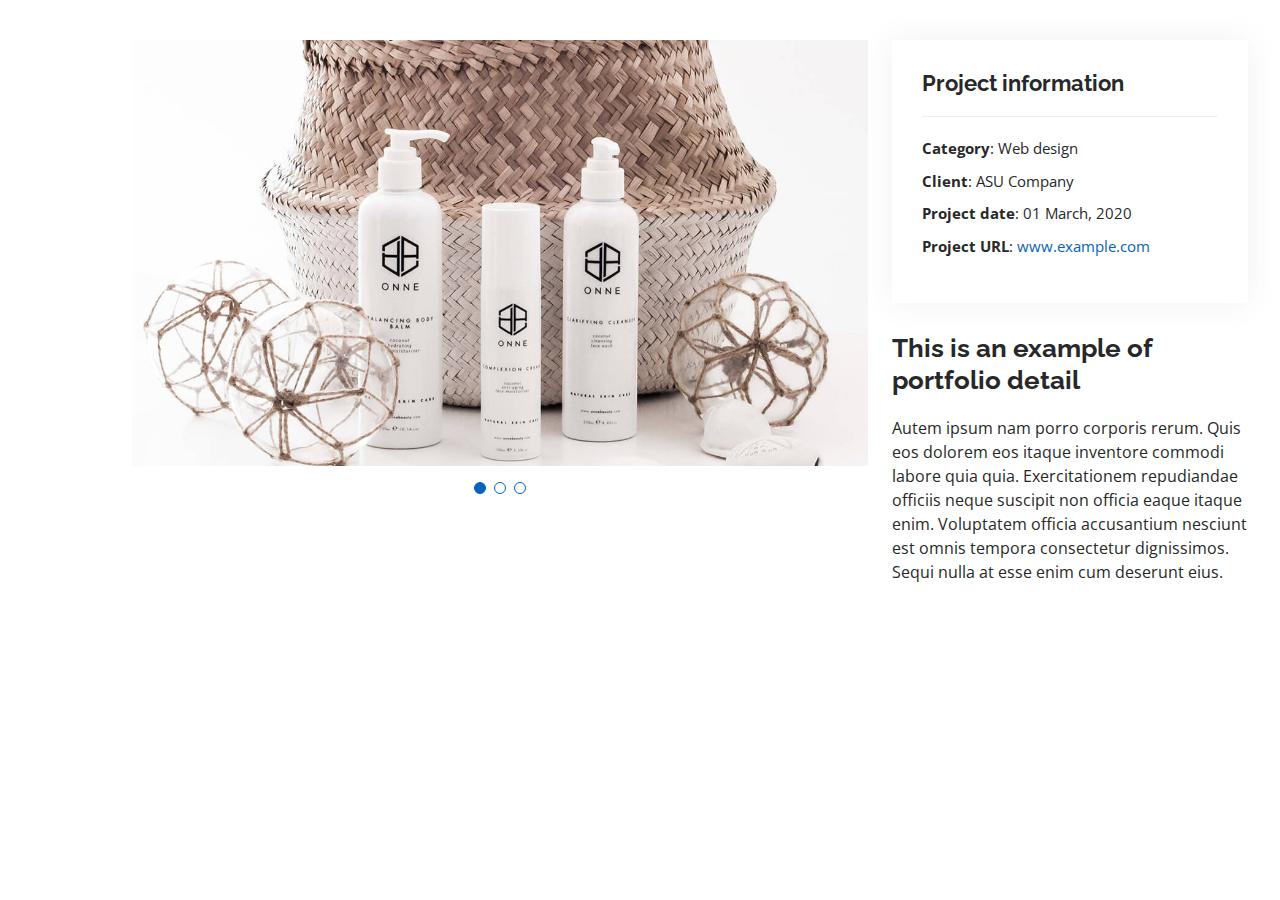
==== MyResume/portfolio-details.html @ 65cec0de "first" ====
<!DOCTYPE html>
<html lang="en">

<head>
  <meta charset="utf-8">
  <meta content="width=device-width, initial-scale=1.0" name="viewport">

  <title>Portfolio Details - Personal Bootstrap Template</title>
  <meta content="" name="description">
  <meta content="" name="keywords">

  <!-- Favicons -->
  <link href="assets/img/favicon.png" rel="icon">
  <link href="assets/img/apple-touch-icon.png" rel="apple-touch-icon">

  <!-- Google Fonts -->
  <link href="https://fonts.googleapis.com/css?family=Open+Sans:300,300i,400,400i,600,600i,700,700i|Raleway:300,300i,400,400i,500,500i,600,600i,700,700i|Poppins:300,300i,400,400i,500,500i,600,600i,700,700i" rel="stylesheet">

  <!-- Vendor CSS Files -->
  <link href="assets/vendor/aos/aos.css" rel="stylesheet">
  <link href="assets/vendor/bootstrap/css/bootstrap.min.css" rel="stylesheet">
  <link href="assets/vendor/bootstrap-icons/bootstrap-icons.css" rel="stylesheet">
  <link href="assets/vendor/boxicons/css/boxicons.min.css" rel="stylesheet">
  <link href="assets/vendor/glightbox/css/glightbox.min.css" rel="stylesheet">
  <link href="assets/vendor/swiper/swiper-bundle.min.css" rel="stylesheet">

  <!-- Template Main CSS File -->
  <link href="assets/css/style.css" rel="stylesheet">

  <!-- =======================================================
  * Template Name: MyResume - v4.0.1
  * Template URL: https://bootstrapmade.com/free-html-bootstrap-template-my-resume/
  * Author: BootstrapMade.com
  * License: https://bootstrapmade.com/license/
  ======================================================== -->
</head>

<body>

  <main id="main">

    <!-- ======= Portfolio Details Section ======= -->
    <section id="portfolio-details" class="portfolio-details">
      <div class="container">

        <div class="row gy-4">

          <div class="col-lg-8">
            <div class="portfolio-details-slider swiper-container">
              <div class="swiper-wrapper align-items-center">

                <div class="swiper-slide">
                  <img src="assets/img/portfolio/portfolio-details-1.jpg" alt="">
                </div>

                <div class="swiper-slide">
                  <img src="assets/img/portfolio/portfolio-details-2.jpg" alt="">
                </div>

                <div class="swiper-slide">
                  <img src="assets/img/portfolio/portfolio-details-3.jpg" alt="">
                </div>

              </div>
              <div class="swiper-pagination"></div>
            </div>
          </div>

          <div class="col-lg-4">
            <div class="portfolio-info">
              <h3>Project information</h3>
              <ul>
                <li><strong>Category</strong>: Web design</li>
                <li><strong>Client</strong>: ASU Company</li>
                <li><strong>Project date</strong>: 01 March, 2020</li>
                <li><strong>Project URL</strong>: <a href="#">www.example.com</a></li>
              </ul>
            </div>
            <div class="portfolio-description">
              <h2>This is an example of portfolio detail</h2>
              <p>
                Autem ipsum nam porro corporis rerum. Quis eos dolorem eos itaque inventore commodi labore quia quia. Exercitationem repudiandae officiis neque suscipit non officia eaque itaque enim. Voluptatem officia accusantium nesciunt est omnis tempora consectetur dignissimos. Sequi nulla at esse enim cum deserunt eius.
              </p>
            </div>
          </div>

        </div>

      </div>
    </section><!-- End Portfolio Details Section -->

  </main><!-- End #main -->

  <div id="preloader"></div>
  <a href="#" class="back-to-top d-flex align-items-center justify-content-center"><i class="bi bi-arrow-up-short"></i></a>

  <!-- Vendor JS Files -->
  <script src="assets/vendor/aos/aos.js"></script>
  <script src="assets/vendor/bootstrap/js/bootstrap.bundle.min.js"></script>
  <script src="assets/vendor/glightbox/js/glightbox.min.js"></script>
  <script src="assets/vendor/isotope-layout/isotope.pkgd.min.js"></script>
  <script src="assets/vendor/php-email-form/validate.js"></script>
  <script src="assets/vendor/purecounter/purecounter.js"></script>
  <script src="assets/vendor/swiper/swiper-bundle.min.js"></script>
  <script src="assets/vendor/typed.js/typed.min.js"></script>
  <script src="assets/vendor/waypoints/noframework.waypoints.js"></script>

  <!-- Template Main JS File -->
  <script src="assets/js/main.js"></script>

</body>

</html>
---- MyResume/assets/css/style.css ----
/**
* Template Name: MyResume - v4.0.1
* Template URL: https://bootstrapmade.com/free-html-bootstrap-template-my-resume/
* Author: BootstrapMade.com
* License: https://bootstrapmade.com/license/
*/

/*--------------------------------------------------------------
# General
--------------------------------------------------------------*/
body {
  font-family: "Open Sans", sans-serif;
  color: #272829;
}

a {
  color: #0563bb;
  text-decoration: none;
}

a:hover {
  color: #067ded;
  text-decoration: none;
}

h1, h2, h3, h4, h5, h6 {
  font-family: "Raleway", sans-serif;
}

/*--------------------------------------------------------------
# Back to top button
--------------------------------------------------------------*/
.back-to-top {
  position: fixed;
  visibility: hidden;
  opacity: 0;
  right: 15px;
  bottom: 15px;
  z-index: 996;
  background: #0563bb;
  width: 40px;
  height: 40px;
  border-radius: 50px;
  transition: all 0.4s;
}

.back-to-top i {
  font-size: 28px;
  color: #fff;
  line-height: 0;
}

.back-to-top:hover {
  background: #0678e3;
  color: #fff;
}

.back-to-top.active {
  visibility: visible;
  opacity: 1;
}

/*--------------------------------------------------------------
# Preloader
--------------------------------------------------------------*/
#preloader {
  position: fixed;
  top: 0;
  left: 0;
  right: 0;
  bottom: 0;
  z-index: 9999;
  overflow: hidden;
  background: #fff;
}

#preloader:before {
  content: "";
  position: fixed;
  top: calc(50% - 30px);
  left: calc(50% - 30px);
  border: 6px solid #0563bb;
  border-top-color: #fff;
  border-bottom-color: #fff;
  border-radius: 50%;
  width: 60px;
  height: 60px;
  -webkit-animation: animate-preloader 1s linear infinite;
  animation: animate-preloader 1s linear infinite;
}

@-webkit-keyframes animate-preloader {
  0% {
    transform: rotate(0deg);
  }
  100% {
    transform: rotate(360deg);
  }
}

@keyframes animate-preloader {
  0% {
    transform: rotate(0deg);
  }
  100% {
    transform: rotate(360deg);
  }
}

/*--------------------------------------------------------------
# Disable aos animation delay on mobile devices
--------------------------------------------------------------*/
@media screen and (max-width: 768px) {
  [data-aos-delay] {
    transition-delay: 0 !important;
  }
}

/*--------------------------------------------------------------
# Header
--------------------------------------------------------------*/
#header {
  position: fixed;
  top: 0;
  left: 0;
  bottom: 0;
  z-index: 9997;
  transition: all 0.5s;
  padding: 15px;
  overflow-y: auto;
}

@media (max-width: 992px) {
  #header {
    width: 300px;
    background: #fff;
    border-right: 1px solid #e6e9ec;
    left: -300px;
  }
}

@media (min-width: 992px) {
  #main {
    margin-left: 100px;
  }
}

/*--------------------------------------------------------------
# Navigation Menu
--------------------------------------------------------------*/
/**
* Desktop Navigation 
*/
.nav-menu {
  padding: 0;
  display: block;
}

.nav-menu * {
  margin: 0;
  padding: 0;
  list-style: none;
}

.nav-menu > ul > li {
  position: relative;
  white-space: nowrap;
}

.nav-menu a {
  display: flex;
  align-items: center;
  color: #45505b;
  padding: 10px 18px;
  margin-bottom: 8px;
  transition: 0.3s;
  font-size: 15px;
  border-radius: 50px;
  background: #f2f3f5;
  height: 56px;
  width: 100%;
  overflow: hidden;
  transition: 0.3s;
}

.nav-menu a i {
  font-size: 20px;
}

.nav-menu a span {
  padding: 0 5px 0 7px;
  color: #45505b;
}

@media (min-width: 992px) {
  .nav-menu a {
    width: 56px;
  }
  .nav-menu a span {
    display: none;
    color: #fff;
  }
}

.nav-menu a:hover, .nav-menu .active, .nav-menu li:hover > a {
  color: #fff;
  background: #0563bb;
}

.nav-menu a:hover span, .nav-menu .active span, .nav-menu li:hover > a span {
  color: #fff;
}

.nav-menu a:hover, .nav-menu li:hover > a {
  width: 100%;
  color: #fff;
}

.nav-menu a:hover span, .nav-menu li:hover > a span {
  display: block;
}

/**
* Mobile Navigation 
*/
.mobile-nav-toggle {
  position: fixed;
  right: 10px;
  top: 10px;
  z-index: 9998;
  border: 0;
  background: none;
  font-size: 28px;
  transition: all 0.4s;
  outline: none !important;
  line-height: 0;
  cursor: pointer;
  border-radius: 50px;
  padding: 5px;
}

.mobile-nav-toggle i {
  color: #45505b;
}

.mobile-nav-active {
  overflow: hidden;
}

.mobile-nav-active #header {
  left: 0;
}

.mobile-nav-active .mobile-nav-toggle {
  color: #fff;
  background-color: #0563bb;
}

/*--------------------------------------------------------------
# Hero Section
--------------------------------------------------------------*/
#hero {
  width: 100%;
  height: 100vh;
  background: url("../img/hero-bg.jpg") top right no-repeat;
  background-size: cover;
  position: relative;
}

@media (min-width: 992px) {
  #hero {
    padding-left: 160px;
  }
}

#hero:before {
  content: "";
  background: rgba(255, 255, 255, 0.8);
  position: absolute;
  bottom: 0;
  top: 0;
  left: 0;
  right: 0;
}

#hero h1 {
  margin: 0;
  font-size: 64px;
  font-weight: 700;
  line-height: 56px;
  color: #45505b;
}

#hero p {
  color: #45505b;
  margin: 15px 0 0 0;
  font-size: 26px;
  font-family: "Poppins", sans-serif;
}

#hero p span {
  color: #0563bb;
  letter-spacing: 1px;
}

#hero .social-links {
  margin-top: 30px;
}

#hero .social-links a {
  font-size: 24px;
  display: inline-block;
  color: #45505b;
  line-height: 1;
  margin-right: 20px;
  transition: 0.3s;
}

#hero .social-links a:hover {
  color: #0563bb;
}

@media (max-width: 992px) {
  #hero {
    text-align: center;
  }
  #hero h1 {
    font-size: 32px;
    line-height: 36px;
  }
  #hero p {
    margin-top: 10px;
    font-size: 20px;
    line-height: 24px;
  }
}

/*--------------------------------------------------------------
# Sections General
--------------------------------------------------------------*/
section {
  padding: 60px 0;
  overflow: hidden;
}

.section-title {
  text-align: center;
  padding-bottom: 30px;
}

.section-title h2 {
  font-size: 32px;
  font-weight: bold;
  text-transform: uppercase;
  margin-bottom: 20px;
  padding-bottom: 20px;
  position: relative;
  color: #45505b;
}

.section-title h2::before {
  content: '';
  position: absolute;
  display: block;
  width: 120px;
  height: 1px;
  background: #ddd;
  bottom: 1px;
  left: calc(50% - 60px);
}

.section-title h2::after {
  content: '';
  position: absolute;
  display: block;
  width: 40px;
  height: 3px;
  background: #0563bb;
  bottom: 0;
  left: calc(50% - 20px);
}

.section-title p {
  margin-bottom: 0;
}

/*--------------------------------------------------------------
# About
--------------------------------------------------------------*/
.about .content h3 {
  font-weight: 700;
  font-size: 26px;
  color: #728394;
}

.about .content ul {
  list-style: none;
  padding: 0;
}

.about .content ul li {
  margin-bottom: 20px;
  display: flex;
  align-items: center;
}

.about .content ul strong {
  margin-right: 10px;
}

.about .content ul i {
  font-size: 16px;
  margin-right: 5px;
  color: #0563bb;
  line-height: 0;
}

.about .content p:last-child {
  margin-bottom: 0;
}

/*--------------------------------------------------------------
# Facts
--------------------------------------------------------------*/
.facts .count-box {
  padding: 30px 30px 25px 30px;
  margin-top: 30px;
  width: 100%;
  position: relative;
  text-align: center;
  background: #fff;
}

.facts .count-box i {
  position: absolute;
  top: -25px;
  left: 50%;
  transform: translateX(-50%);
  font-size: 24px;
  background: #0563bb;
  color: #fff;
  border-radius: 50px;
  display: inline-flex;
  align-items: center;
  justify-content: center;
  width: 48px;
  height: 48px;
}

.facts .count-box span {
  font-size: 36px;
  display: block;
  font-weight: 600;
  color: #011426;
}

.facts .count-box p {
  padding: 0;
  margin: 0;
  font-family: "Raleway", sans-serif;
  font-size: 14px;
}

/*--------------------------------------------------------------
# Akills
--------------------------------------------------------------*/
.skills .progress {
  height: 60px;
  display: block;
  background: none;
  border-radius: 0;
}

.skills .progress .skill {
  padding: 10px 0;
  margin: 0;
  text-transform: uppercase;
  display: block;
  font-weight: 600;
  font-family: "Poppins", sans-serif;
  color: #45505b;
}

.skills .progress .skill .val {
  float: right;
  font-style: normal;
}

.skills .progress-bar-wrap {
  background: #f2f3f5;
}

.skills .progress-bar {
  width: 1px;
  height: 10px;
  transition: .9s;
  background-color: #0563bb;
}

/*--------------------------------------------------------------
# Resume
--------------------------------------------------------------*/
.resume .resume-title {
  font-size: 26px;
  font-weight: 700;
  margin-top: 20px;
  margin-bottom: 20px;
  color: #45505b;
}

.resume .resume-item {
  padding: 0 0 20px 20px;
  margin-top: -2px;
  border-left: 2px solid #0563bb;
  position: relative;
}

.resume .resume-item h4 {
  line-height: 18px;
  font-size: 18px;
  font-weight: 600;
  text-transform: uppercase;
  font-family: "Poppins", sans-serif;
  color: #0563bb;
  margin-bottom: 10px;
}

.resume .resume-item h5 {
  font-size: 16px;
  background: #f7f8f9;
  padding: 5px 15px;
  display: inline-block;
  font-weight: 600;
  margin-bottom: 10px;
}

.resume .resume-item ul {
  padding-left: 20px;
}

.resume .resume-item ul li {
  padding-bottom: 10px;
}

.resume .resume-item:last-child {
  padding-bottom: 0;
}

.resume .resume-item::before {
  content: "";
  position: absolute;
  width: 16px;
  height: 16px;
  border-radius: 50px;
  left: -9px;
  top: 0;
  background: #fff;
  border: 2px solid #0563bb;
}

/*--------------------------------------------------------------
# Portfolio
--------------------------------------------------------------*/
.portfolio .portfolio-item {
  margin-bottom: 30px;
}

.portfolio #portfolio-flters {
  padding: 0;
  margin: 0 auto 25px auto;
  list-style: none;
  text-align: center;
  background: #fff;
  border-radius: 50px;
  padding: 2px 15px;
}

.portfolio #portfolio-flters li {
  cursor: pointer;
  display: inline-block;
  padding: 10px 15px;
  font-size: 14px;
  font-weight: 600;
  line-height: 1;
  text-transform: uppercase;
  color: #272829;
  margin-bottom: 5px;
  transition: all 0.3s ease-in-out;
}

.portfolio #portfolio-flters li:hover, .portfolio #portfolio-flters li.filter-active {
  color: #0563bb;
}

.portfolio #portfolio-flters li:last-child {
  margin-right: 0;
}

.portfolio .portfolio-wrap {
  transition: 0.3s;
  position: relative;
  overflow: hidden;
  z-index: 1;
  background: rgba(69, 80, 91, 0.8);
}

.portfolio .portfolio-wrap::before {
  content: "";
  background: rgba(255, 255, 255, 0.7);
  position: absolute;
  left: 30px;
  right: 30px;
  top: 30px;
  bottom: 30px;
  transition: all ease-in-out 0.3s;
  z-index: 2;
  opacity: 0;
}

.portfolio .portfolio-wrap .portfolio-info {
  opacity: 0;
  position: absolute;
  top: 0;
  left: 0;
  right: 0;
  bottom: 0;
  text-align: center;
  z-index: 3;
  transition: all ease-in-out 0.3s;
  display: flex;
  flex-direction: column;
  justify-content: center;
  align-items: center;
}

.portfolio .portfolio-wrap .portfolio-info::before {
  display: block;
  content: "";
  width: 48px;
  height: 48px;
  position: absolute;
  top: 35px;
  left: 35px;
  border-top: 3px solid #d7dce1;
  border-left: 3px solid #d7dce1;
  transition: all 0.5s ease 0s;
  z-index: 9994;
}

.portfolio .portfolio-wrap .portfolio-info::after {
  display: block;
  content: "";
  width: 48px;
  height: 48px;
  position: absolute;
  bottom: 35px;
  right: 35px;
  border-bottom: 3px solid #d7dce1;
  border-right: 3px solid #d7dce1;
  transition: all 0.5s ease 0s;
  z-index: 9994;
}

.portfolio .portfolio-wrap .portfolio-info h4 {
  font-size: 20px;
  color: #45505b;
  font-weight: 600;
}

.portfolio .portfolio-wrap .portfolio-info p {
  color: #45505b;
  font-size: 14px;
  text-transform: uppercase;
  padding: 0;
  margin: 0;
}

.portfolio .portfolio-wrap .portfolio-links {
  text-align: center;
  z-index: 4;
}

.portfolio .portfolio-wrap .portfolio-links a {
  color: #45505b;
  margin: 0 2px;
  font-size: 28px;
  display: inline-block;
  transition: 0.3s;
}

.portfolio .portfolio-wrap .portfolio-links a:hover {
  color: #148af9;
}

.portfolio .portfolio-wrap:hover::before {
  top: 0;
  left: 0;
  right: 0;
  bottom: 0;
  opacity: 1;
}

.portfolio .portfolio-wrap:hover .portfolio-info {
  opacity: 1;
}

.portfolio .portfolio-wrap:hover .portfolio-info::before {
  top: 15px;
  left: 15px;
}

.portfolio .portfolio-wrap:hover .portfolio-info::after {
  bottom: 15px;
  right: 15px;
}

/*--------------------------------------------------------------
# Portfolio Details
--------------------------------------------------------------*/
.portfolio-details {
  padding-top: 40px;
}

.portfolio-details .portfolio-details-slider img {
  width: 100%;
}

.portfolio-details .portfolio-details-slider .swiper-pagination {
  margin-top: 20px;
  position: relative;
}

.portfolio-details .portfolio-details-slider .swiper-pagination .swiper-pagination-bullet {
  width: 12px;
  height: 12px;
  background-color: #fff;
  opacity: 1;
  border: 1px solid #0563bb;
}

.portfolio-details .portfolio-details-slider .swiper-pagination .swiper-pagination-bullet-active {
  background-color: #0563bb;
}

.portfolio-details .portfolio-info {
  padding: 30px;
  box-shadow: 0px 0 30px rgba(69, 80, 91, 0.08);
}

.portfolio-details .portfolio-info h3 {
  font-size: 22px;
  font-weight: 700;
  margin-bottom: 20px;
  padding-bottom: 20px;
  border-bottom: 1px solid #eee;
}

.portfolio-details .portfolio-info ul {
  list-style: none;
  padding: 0;
  font-size: 15px;
}

.portfolio-details .portfolio-info ul li + li {
  margin-top: 10px;
}

.portfolio-details .portfolio-description {
  padding-top: 30px;
}

.portfolio-details .portfolio-description h2 {
  font-size: 26px;
  font-weight: 700;
  margin-bottom: 20px;
}

.portfolio-details .portfolio-description p {
  padding: 0;
}

/*--------------------------------------------------------------
# Services
--------------------------------------------------------------*/
.services .icon-box {
  text-align: center;
  padding: 70px 20px 80px 20px;
  transition: all ease-in-out 0.3s;
  background: #fff;
  box-shadow: 0px 5px 90px 0px rgba(110, 123, 131, 0.05);
}

.services .icon-box .icon {
  margin: 0 auto;
  width: 100px;
  height: 100px;
  display: flex;
  align-items: center;
  justify-content: center;
  transition: ease-in-out 0.3s;
  position: relative;
}

.services .icon-box .icon i {
  font-size: 36px;
  transition: 0.5s;
  position: relative;
}

.services .icon-box .icon svg {
  position: absolute;
  top: 0;
  left: 0;
}

.services .icon-box .icon svg path {
  transition: 0.5s;
  fill: #f5f5f5;
}

.services .icon-box h4 {
  font-weight: 600;
  margin: 10px 0 15px 0;
  font-size: 22px;
}

.services .icon-box h4 a {
  color: #45505b;
  transition: ease-in-out 0.3s;
}

.services .icon-box p {
  line-height: 24px;
  font-size: 14px;
  margin-bottom: 0;
}

.services .icon-box:hover {
  border-color: #fff;
  box-shadow: 0px 0 35px 0 rgba(0, 0, 0, 0.08);
}

.services .iconbox-blue i {
  color: #47aeff;
}

.services .iconbox-blue:hover .icon i {
  color: #fff;
}

.services .iconbox-blue:hover .icon path {
  fill: #47aeff;
}

.services .iconbox-orange i {
  color: #ffa76e;
}

.services .iconbox-orange:hover .icon i {
  color: #fff;
}

.services .iconbox-orange:hover .icon path {
  fill: #ffa76e;
}

.services .iconbox-pink i {
  color: #e80368;
}

.services .iconbox-pink:hover .icon i {
  color: #fff;
}

.services .iconbox-pink:hover .icon path {
  fill: #e80368;
}

.services .iconbox-yellow i {
  color: #ffbb2c;
}

.services .iconbox-yellow:hover .icon i {
  color: #fff;
}

.services .iconbox-yellow:hover .icon path {
  fill: #ffbb2c;
}

.services .iconbox-red i {
  color: #ff5828;
}

.services .iconbox-red:hover .icon i {
  color: #fff;
}

.services .iconbox-red:hover .icon path {
  fill: #ff5828;
}

.services .iconbox-teal i {
  color: #11dbcf;
}

.services .iconbox-teal:hover .icon i {
  color: #fff;
}

.services .iconbox-teal:hover .icon path {
  fill: #11dbcf;
}

/*--------------------------------------------------------------
# Testimonials
--------------------------------------------------------------*/
.testimonials .section-header {
  margin-bottom: 40px;
}

.testimonials .testimonial-item {
  text-align: center;
}

.testimonials .testimonial-item .testimonial-img {
  width: 120px;
  border-radius: 50%;
  border: 4px solid #fff;
  margin: 0 auto;
}

.testimonials .testimonial-item h3 {
  font-size: 20px;
  font-weight: bold;
  margin: 10px 0 5px 0;
  color: #111;
}

.testimonials .testimonial-item h4 {
  font-size: 14px;
  color: #999;
  margin: 0 0 15px 0;
}

.testimonials .testimonial-item .quote-icon-left, .testimonials .testimonial-item .quote-icon-right {
  color: #90c8fc;
  font-size: 26px;
}

.testimonials .testimonial-item .quote-icon-left {
  display: inline-block;
  left: -5px;
  position: relative;
}

.testimonials .testimonial-item .quote-icon-right {
  display: inline-block;
  right: -5px;
  position: relative;
  top: 10px;
}

.testimonials .testimonial-item p {
  font-style: italic;
  margin: 0 auto 15px auto;
}

.testimonials .swiper-pagination {
  margin-top: 20px;
  position: relative;
}

.testimonials .swiper-pagination .swiper-pagination-bullet {
  width: 12px;
  height: 12px;
  background-color: #fff;
  opacity: 1;
  border: 1px solid #0563bb;
}

.testimonials .swiper-pagination .swiper-pagination-bullet-active {
  background-color: #0563bb;
}

@media (min-width: 992px) {
  .testimonials .testimonial-item p {
    width: 80%;
  }
}

/*--------------------------------------------------------------
# Contact
--------------------------------------------------------------*/
.contact .info {
  width: 100%;
  background: #fff;
}

.contact .info i {
  font-size: 20px;
  color: #0563bb;
  float: left;
  width: 44px;
  height: 44px;
  background: #eef7ff;
  display: flex;
  justify-content: center;
  align-items: center;
  border-radius: 50px;
  transition: all 0.3s ease-in-out;
}

.contact .info h4 {
  padding: 0 0 0 60px;
  font-size: 22px;
  font-weight: 600;
  margin-bottom: 5px;
  color: #45505b;
}

.contact .info p {
  padding: 0 0 0 60px;
  margin-bottom: 0;
  font-size: 14px;
  color: #728394;
}

.contact .info .email, .contact .info .phone {
  margin-top: 40px;
}

.contact .info .email:hover i, .contact .info .address:hover i, .contact .info .phone:hover i {
  background: #0563bb;
  color: #fff;
}

.contact .php-email-form {
  width: 100%;
  background: #fff;
}

.contact .php-email-form .form-group {
  padding-bottom: 8px;
}

.contact .php-email-form .error-message {
  display: none;
  color: #fff;
  background: #ed3c0d;
  text-align: left;
  padding: 15px;
  font-weight: 600;
}

.contact .php-email-form .error-message br + br {
  margin-top: 25px;
}

.contact .php-email-form .sent-message {
  display: none;
  color: #fff;
  background: #18d26e;
  text-align: center;
  padding: 15px;
  font-weight: 600;
}

.contact .php-email-form .loading {
  display: none;
  background: #fff;
  text-align: center;
  padding: 15px;
}

.contact .php-email-form .loading:before {
  content: "";
  display: inline-block;
  border-radius: 50%;
  width: 24px;
  height: 24px;
  margin: 0 10px -6px 0;
  border: 3px solid #18d26e;
  border-top-color: #eee;
  -webkit-animation: animate-loading 1s linear infinite;
  animation: animate-loading 1s linear infinite;
}

.contact .php-email-form input, .contact .php-email-form textarea {
  border-radius: 4px;
  box-shadow: none;
  font-size: 14px;
}

.contact .php-email-form input {
  height: 44px;
}

.contact .php-email-form textarea {
  padding: 10px 12px;
}

.contact .php-email-form button[type="submit"] {
  background: #0563bb;
  border: 0;
  padding: 10px 35px;
  color: #fff;
  transition: 0.4s;
  border-radius: 50px;
}

.contact .php-email-form button[type="submit"]:hover {
  background: #0678e3;
}

@-webkit-keyframes animate-loading {
  0% {
    transform: rotate(0deg);
  }
  100% {
    transform: rotate(360deg);
  }
}

@keyframes animate-loading {
  0% {
    transform: rotate(0deg);
  }
  100% {
    transform: rotate(360deg);
  }
}

/*--------------------------------------------------------------
# Footer
--------------------------------------------------------------*/
#footer {
  background: #f7f8f9;
  color: #45505b;
  font-size: 14px;
  text-align: center;
  padding: 30px 0;
}

#footer h3 {
  font-size: 36px;
  font-weight: 700;
  position: relative;
  font-family: "Poppins", sans-serif;
  padding: 0;
  margin: 0 0 15px 0;
}

#footer p {
  font-size: 15;
  font-style: italic;
  padding: 0;
  margin: 0 0 40px 0;
}

#footer .social-links {
  margin: 0 0 40px 0;
}

#footer .social-links a {
  font-size: 18px;
  display: inline-block;
  background: #0563bb;
  color: #fff;
  line-height: 1;
  padding: 8px 0;
  margin-right: 4px;
  border-radius: 50%;
  text-align: center;
  width: 36px;
  height: 36px;
  transition: 0.3s;
}

#footer .social-links a:hover {
  background: #0678e3;
  color: #fff;
  text-decoration: none;
}

#footer .copyright {
  margin: 0 0 5px 0;
}

#footer .credits {
  font-size: 13px;
}
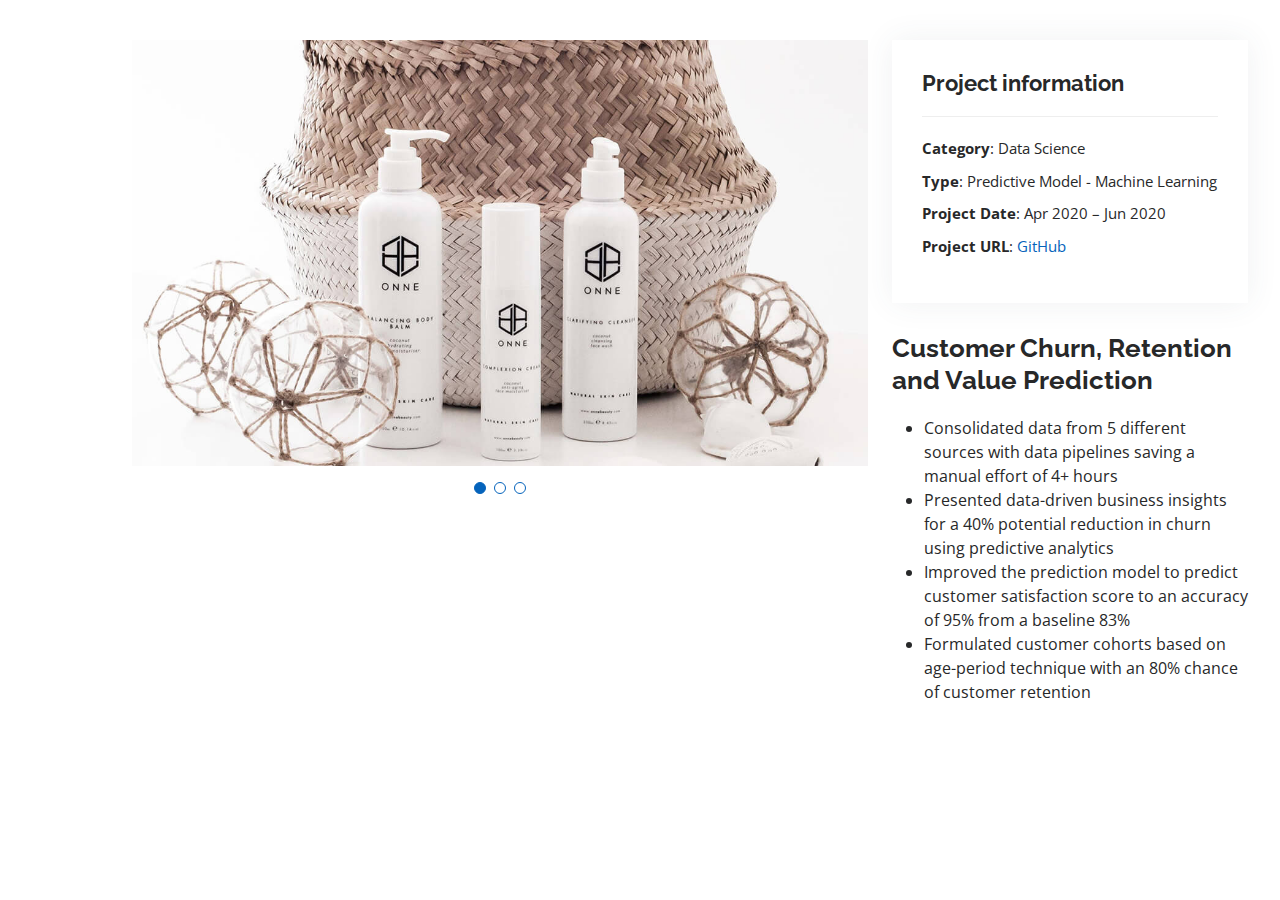
==== commit 2b432ea9: "8" ====
--- a/MyResume/portfolio-details.html
+++ b/MyResume/portfolio-details.html
@@ -70,17 +70,22 @@
             <div class="portfolio-info">
               <h3>Project information</h3>
               <ul>
-                <li><strong>Category</strong>: Web design</li>
-                <li><strong>Client</strong>: ASU Company</li>
-                <li><strong>Project date</strong>: 01 March, 2020</li>
-                <li><strong>Project URL</strong>: <a href="#">www.example.com</a></li>
+                <li><strong>Category</strong>: Data Science</li>
+      <li><strong>Type</strong>: Predictive Model - Machine Learning</li>
+      <li><strong>Project Date</strong>: Apr 2020 – Jun 2020</li>
+      <li><strong>Project URL</strong>: <a href="https://github.com/mbadamve/Machine-Learning-projects" target="_blank"> GitHub</a></li>
               </ul>
             </div>
             <div class="portfolio-description">
-              <h2>This is an example of portfolio detail</h2>
-              <p>
-                Autem ipsum nam porro corporis rerum. Quis eos dolorem eos itaque inventore commodi labore quia quia. Exercitationem repudiandae officiis neque suscipit non officia eaque itaque enim. Voluptatem officia accusantium nesciunt est omnis tempora consectetur dignissimos. Sequi nulla at esse enim cum deserunt eius.
-              </p>
+              <h2>Customer Churn, Retention and Value Prediction</h2>
+    <p>
+      <ul>
+      <li>Consolidated data from 5 different sources with data pipelines saving a manual effort of 4+ hours</li>
+      <li>Presented data-driven business insights for a 40% potential reduction in churn using predictive analytics</li>
+      <li>Improved the prediction model to predict customer satisfaction score to an accuracy of 95% from a baseline 83%</li>
+      <li>Formulated customer cohorts based on age-period technique with an 80% chance of customer retention</li>
+    </ul>
+    </p>
             </div>
           </div>
 
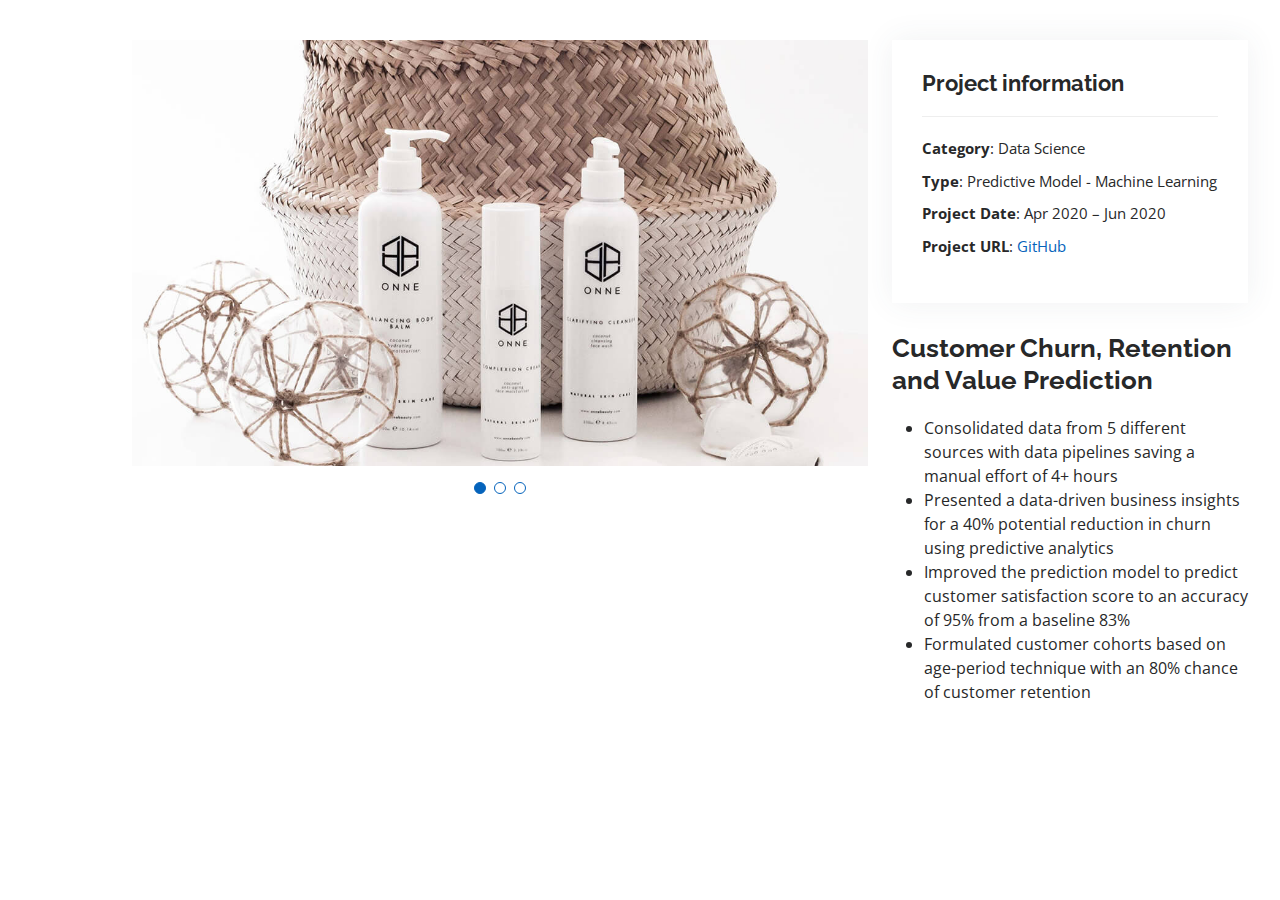
==== commit 888fa2a4: "9" ====
--- a/MyResume/portfolio-details.html
+++ b/MyResume/portfolio-details.html
@@ -81,7 +81,7 @@
     <p>
       <ul>
       <li>Consolidated data from 5 different sources with data pipelines saving a manual effort of 4+ hours</li>
-      <li>Presented data-driven business insights for a 40% potential reduction in churn using predictive analytics</li>
+      <li>Presented a data-driven business insights for a 40% potential reduction in churn using predictive analytics</li>
       <li>Improved the prediction model to predict customer satisfaction score to an accuracy of 95% from a baseline 83%</li>
       <li>Formulated customer cohorts based on age-period technique with an 80% chance of customer retention</li>
     </ul>
